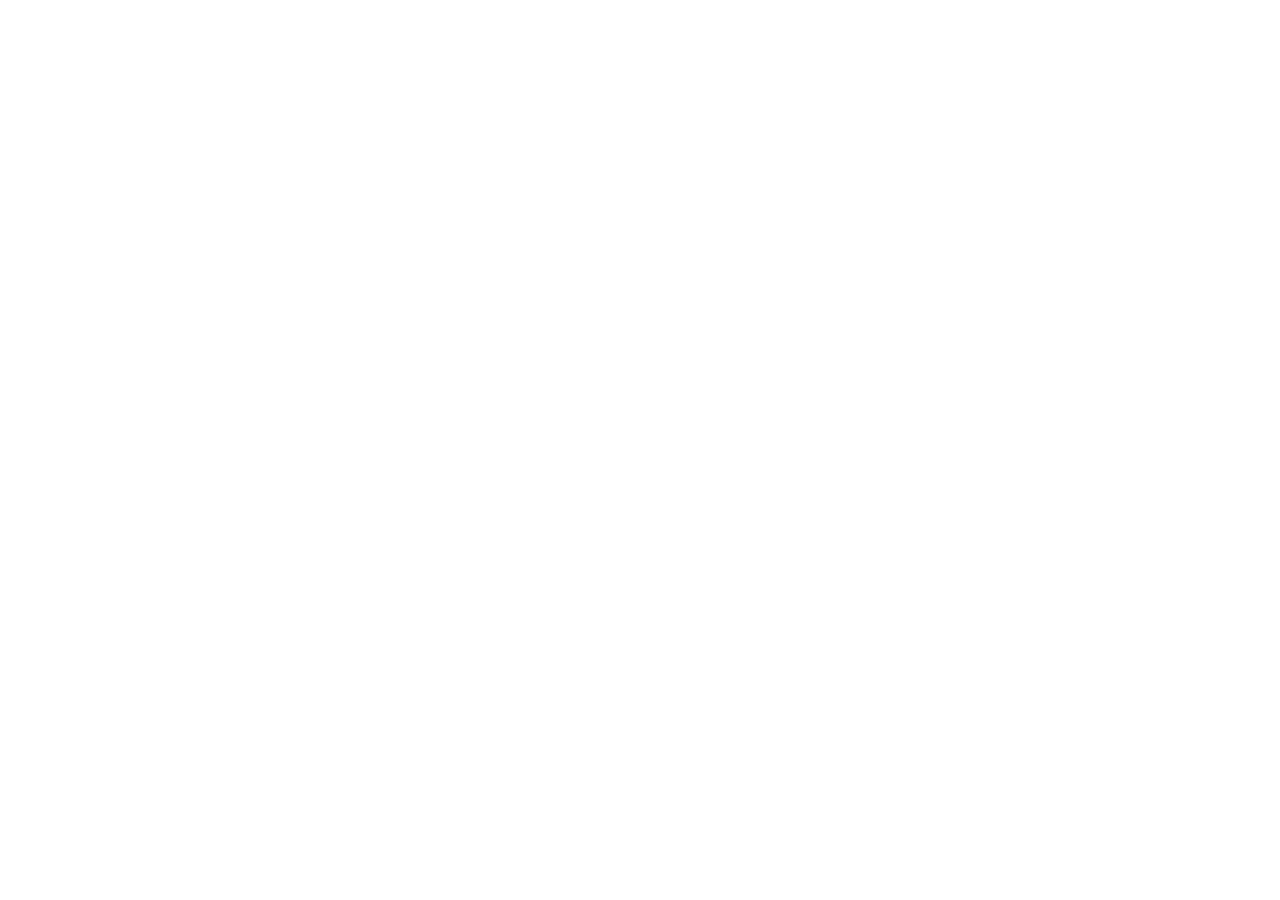
==== index.html @ 93dbce2a "Create index.html" ====
<!DOCTYPE html>
<html lang="en">
<head>
    <meta charset="UTF-8">
    <meta http-equiv="refresh" content="0; URL=https://sites.google.com/view/ataitler/home">
    <title>Redirecting...</title>
</head>
<body>
    <p>This page has moved. If you are not redirected automatically, <a href="https://sites.google.com/view/ataitler/home">click here</a>.</p>
</body>
</html>
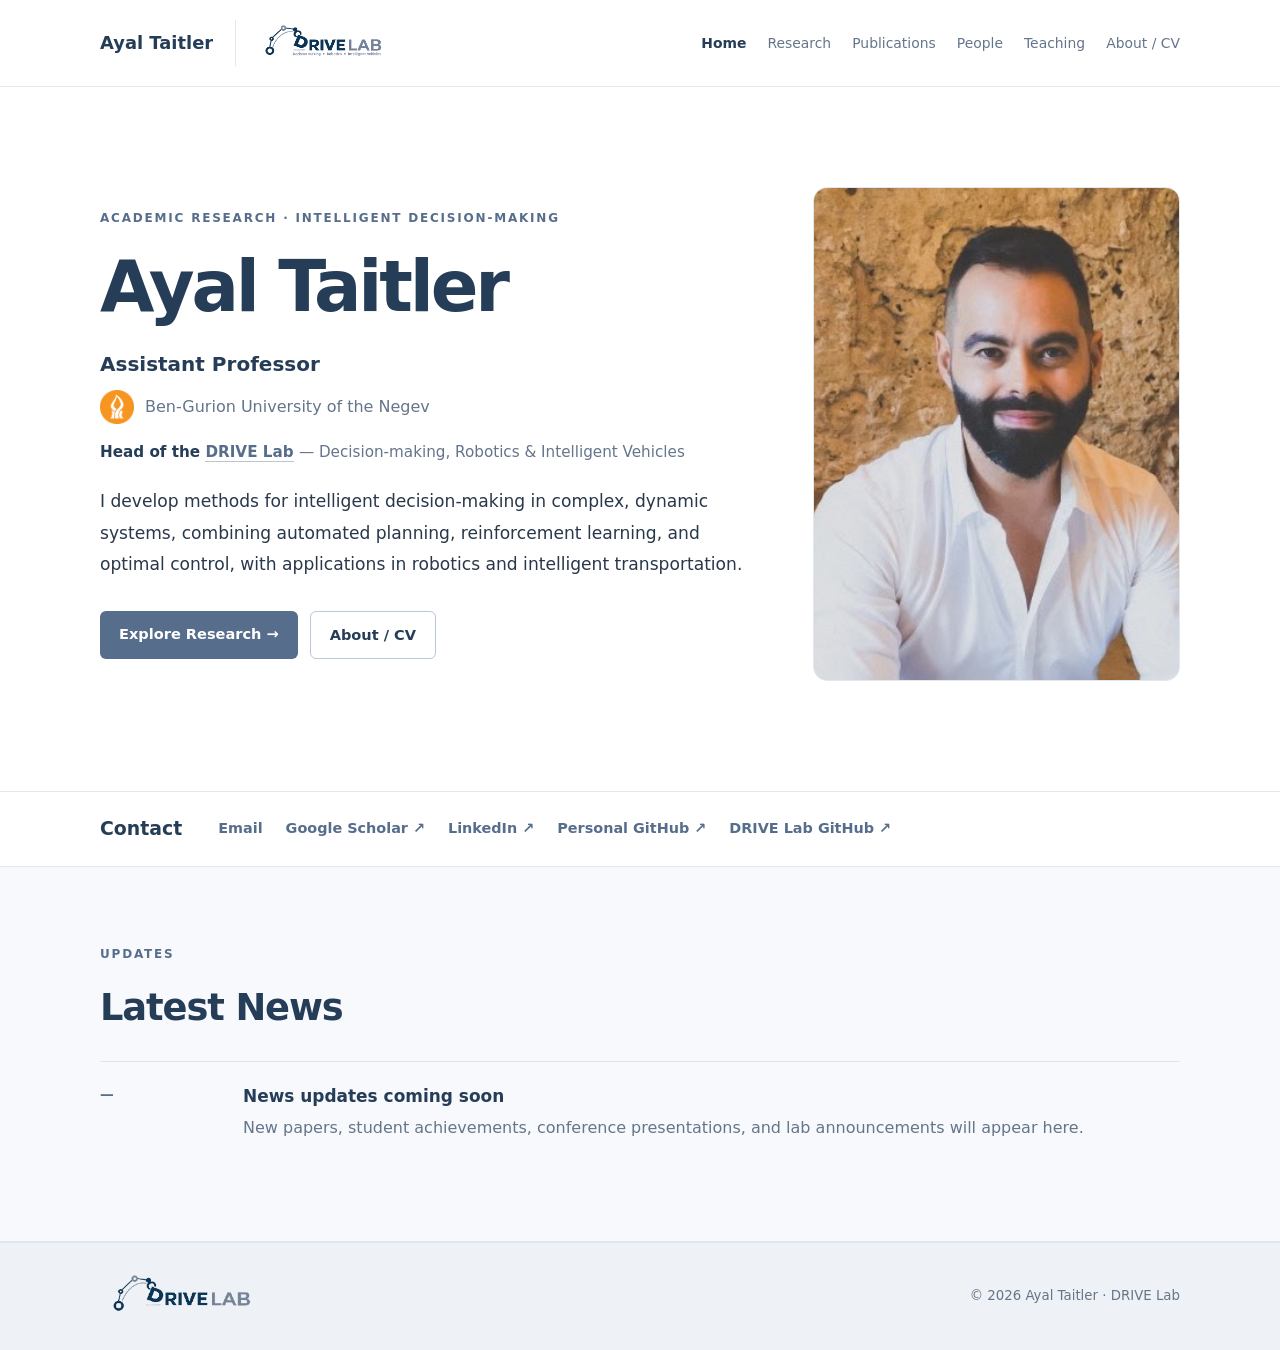
==== commit 9deab3b8: "Add files via upload" ====
--- a/index.html
+++ b/index.html
@@ -1,11 +1,71 @@
-<!DOCTYPE html>
+<!doctype html>
 <html lang="en">
 <head>
-    <meta charset="UTF-8">
-    <meta http-equiv="refresh" content="0; URL=https://sites.google.com/view/ataitler/home">
-    <title>Redirecting...</title>
+  <meta charset="utf-8"><meta name="viewport" content="width=device-width, initial-scale=1">
+  <meta name="theme-color" content="#566e8c">
+  <meta name="description" content="Ayal Taitler — academic homepage and DRIVE Lab. Research in automated planning, reinforcement learning, optimal control, and robotics.">
+  <title>Ayal Taitler | DRIVE Lab</title>
+  <link rel="icon" href="assets/drive-icon.svg" type="image/svg+xml">
+  <link rel="stylesheet" href="styles.css">
 </head>
 <body>
-    <p>This page has moved. If you are not redirected automatically, <a href="https://sites.google.com/view/ataitler/home">click here</a>.</p>
+  <header class="site-header">
+    <div class="container header-inner">
+      <a class="wordmark" href="./">Ayal Taitler</a>
+      <a class="header-logo" href="./" aria-label="DRIVE Lab — home"><img src="assets/drive-logo.svg" alt="DRIVE Lab"></a>
+      <button class="menu-toggle" type="button" aria-label="Toggle navigation" aria-controls="navigation" aria-expanded="false">☰</button>
+      <nav id="navigation" aria-label="Main navigation">
+        <a class="active" aria-current="page" href="./">Home</a>
+        <a href="research/">Research</a>
+        <a href="publications/">Publications</a>
+        <a href="people/">People</a>
+        <a href="teaching/">Teaching</a>
+        <a href="about/">About / CV</a>
+      </nav>
+    </div>
+  </header>
+  <main>
+    <section class="hero">
+      <div class="container hero-grid">
+        <div>
+          <p class="eyebrow">Academic Research · Intelligent Decision-Making</p>
+          <h1>Ayal Taitler</h1>
+          <p class="role">Assistant Professor</p>
+          <p class="affiliation"><img class="bgu-emblem" src="assets/bgu-emblem.png" alt="" aria-hidden="true"> <span>Ben-Gurion University of the Negev</span></p>
+          <p class="lab-lead">Head of the <a href="research/">DRIVE Lab</a> <span>— Decision-making, Robotics &amp; Intelligent Vehicles</span></p>
+          <p class="intro">I develop methods for intelligent decision-making in complex, dynamic systems, combining automated planning, reinforcement learning, and optimal control, with applications in robotics and intelligent transportation.</p>
+          <div class="hero-actions">
+            <a class="button primary" href="research/">Explore Research →</a>
+            <a class="button secondary" href="about/">About / CV</a>
+          </div>
+        </div>
+        <img class="portrait-photo" src="assets/ayal-photo.jpeg" alt="Portrait of Ayal Taitler" width="316" height="425">
+      </div>
+    </section>
+    <section class="contact-strip" id="contact" aria-labelledby="contact-heading">
+      <div class="container contact-strip-inner">
+        <h2 id="contact-heading">Contact</h2>
+        <div class="contact-links">
+          <a href="mailto:ataitler@bgu.ac.il">Email</a>
+          <a href="https://scholar.google.com/citations?user=QAtAZAUAAAAJ&amp;hl=en&amp;inst=2200037940676332253" target="_blank" rel="noopener noreferrer">Google Scholar ↗</a>
+          <a href="https://www.linkedin.com/in/ayal-taitler/" target="_blank" rel="noopener noreferrer">LinkedIn ↗</a>
+          <a href="https://github.com/ataitler" target="_blank" rel="noopener noreferrer">Personal GitHub ↗</a>
+          <a href="https://github.com/DRIVE-Lab-BGU" target="_blank" rel="noopener noreferrer">DRIVE Lab GitHub ↗</a>
+        </div>
+      </div>
+    </section>
+    <section class="section news-section" id="news">
+      <div class="container">
+        <div class="section-heading"><p class="eyebrow">Updates</p><h2>Latest News</h2></div>
+        <!-- Replace the sample below with verified, dated news items. Copy the article block for each item. -->
+        <article class="news-item">
+          <time datetime="">—</time>
+          <div><h3>News updates coming soon</h3><p>New papers, student achievements, conference presentations, and lab announcements will appear here.</p></div>
+        </article>
+      </div>
+    </section>
+  </main>
+  <footer class="footer"><div class="container footer-inner"><img class="footer-logo" src="assets/drive-footer.svg" alt="DRIVE Lab"><small>© <span id="year"></span> Ayal Taitler · DRIVE Lab</small></div></footer>
+  <script src="script.js"></script>
 </body>
 </html>
--- a/styles.css
+++ b/styles.css
@@ -0,0 +1,17 @@
+:root{--blue:#566e8c;--navy:#263d58;--ink:#29384a;--muted:#65758a;--line:#e1e7ee;--bg:#f7f9fc}*{box-sizing:border-box}html{scroll-behavior:smooth}body{margin:0;font-family:Inter,system-ui,-apple-system,'Segoe UI',Arial,sans-serif;color:var(--ink);background:white;line-height:1.65}a{color:var(--blue)}.container{width:min(1080px,calc(100% - 48px));margin:auto}.site-header{border-bottom:1px solid var(--line);background:white}.header-inner{display:flex;align-items:center;gap:22px;min-height:86px}.wordmark{text-decoration:none;color:var(--navy);font-weight:750;font-size:1.12rem;white-space:nowrap}.header-logo{display:flex;align-items:center;border-left:1px solid var(--line);padding-left:18px}.header-logo img{width:140px;max-height:58px;object-fit:contain}nav{display:flex;gap:21px;margin-left:auto;align-items:center}nav a{text-decoration:none;font-size:.87rem;color:var(--muted);white-space:nowrap}nav a:hover,nav a.active{color:var(--navy)}nav a.active{font-weight:700}.menu-toggle{display:none;margin-left:auto;background:white;border:1px solid var(--line);border-radius:7px;padding:6px 12px;font-size:1.2rem;color:var(--navy)}.hero{padding:100px 0 110px}.hero-grid{display:grid;grid-template-columns:1.4fr .8fr;gap:70px;align-items:center}.eyebrow{font-size:.75rem;letter-spacing:.15em;text-transform:uppercase;font-weight:750;color:var(--blue);margin:0 0 20px}h1{font-size:clamp(2.9rem,5.5vw,4.5rem);letter-spacing:-.045em;line-height:1.1;color:var(--navy);margin:0 0 22px}h2{font-size:clamp(1.75rem,3vw,2.3rem);line-height:1.25;letter-spacing:-.03em;color:var(--navy);margin:0 0 16px}.role{font-size:1.25rem;font-weight:650;margin:0;color:var(--navy)}.affiliation{color:var(--muted);margin:3px 0 25px}.intro{max-width:660px;font-size:1.07rem;line-height:1.85;margin-bottom:30px}.hero-actions{display:flex;flex-wrap:wrap;gap:12px}.button{padding:11px 19px;border-radius:6px;text-decoration:none;font-weight:650;font-size:.91rem}.button.primary{background:var(--blue);color:white}.button.secondary{border:1px solid #bac7d6;color:var(--navy)}.portrait-placeholder{aspect-ratio:4/4.7;border-radius:14px;background:linear-gradient(145deg,#e9eff5,#f8fafc);border:1px solid var(--line);display:flex;flex-direction:column;justify-content:center;align-items:center;gap:12px;color:var(--muted);text-align:center;padding:20px}.portrait-placeholder svg{width:60px;stroke:#8a9cb0}.portrait-placeholder span{font-size:.8rem}.portrait-photo{width:100%;border-radius:14px;object-fit:cover}.section{padding:78px 0}.news-section{background:var(--bg);border-top:1px solid var(--line);border-bottom:1px solid var(--line)}.section-heading{margin-bottom:30px}.news-item{display:grid;grid-template-columns:115px 1fr;gap:28px;padding:21px 0;border-top:1px solid #dfe6ee}.news-item time{font-size:.86rem;color:var(--blue);font-weight:650}.news-item h3{font-size:1.06rem;margin:0 0 5px;color:var(--navy)}.news-item p{margin:0;color:var(--muted)}.contact-grid{display:grid;grid-template-columns:1fr 1.5fr;gap:65px}.contact-links{display:flex;flex-wrap:wrap;gap:12px 25px}.contact-links a{text-decoration:none}.footer{background:#eef2f6;border-top:1px solid var(--line);padding:26px 0}.footer-inner{display:flex;align-items:center;justify-content:space-between;gap:25px}.footer-logo{width:165px;max-height:80px;object-fit:contain}.footer small{color:var(--muted)}.placeholder-note{font-size:.83rem;color:var(--muted)}.inner-page{padding:85px 0;min-height:55vh}.inner-page p{max-width:650px}@media(max-width:900px){.header-inner{flex-wrap:wrap;padding:14px 0}.menu-toggle{display:block}nav{display:none;flex-basis:100%;flex-direction:column;align-items:flex-start;gap:12px;padding:14px 0}nav.open{display:flex}.hero-grid{gap:35px}.header-logo img{width:105px}}@media(max-width:650px){.container{width:min(100% - 34px,1080px)}.hero{padding:55px 0}.hero-grid{grid-template-columns:1fr}.portrait-placeholder{max-width:300px;aspect-ratio:4/3}.contact-grid{grid-template-columns:1fr;gap:12px}.news-item{grid-template-columns:1fr;gap:5px}.section{padding:55px 0}.footer-inner{align-items:flex-start}.footer-logo{width:105px}}
+
+/* Version 3: institutional emblem and portrait */
+.affiliation{display:flex;align-items:center;gap:11px;line-height:1.4;margin-top:9px}.bgu-emblem{height:34px;width:34px;object-fit:contain;flex:none}.portrait-photo{display:block;width:100%;height:auto;aspect-ratio:316/425;object-fit:cover;object-position:center center;border-radius:14px;border:1px solid var(--line)}
+@media(max-width:650px){.portrait-photo{max-width:320px}}
+
+/* Version 4: compact contact bar above news and lab leadership */
+.lab-lead{margin:-8px 0 22px;color:var(--navy);font-size:.95rem;font-weight:650;line-height:1.5}
+.lab-lead a{color:var(--blue);text-decoration:none;border-bottom:1px solid #b8c5d3}
+.lab-lead span{font-weight:400;color:var(--muted)}
+.contact-strip{border-top:1px solid var(--line);padding:25px 0;background:white}
+.contact-strip-inner{display:flex;align-items:center;gap:36px}
+.contact-strip h2{font-size:1.18rem;letter-spacing:0;margin:0;white-space:nowrap}
+.contact-strip .contact-links{gap:9px 23px;align-items:center}
+.contact-strip .contact-links a{font-size:.9rem;font-weight:550;white-space:nowrap}
+.contact-strip .contact-links a:hover{text-decoration:underline}
+@media(max-width:650px){.contact-strip-inner{align-items:flex-start;flex-direction:column;gap:12px}.contact-strip{padding:22px 0}.lab-lead{margin-top:-8px}}
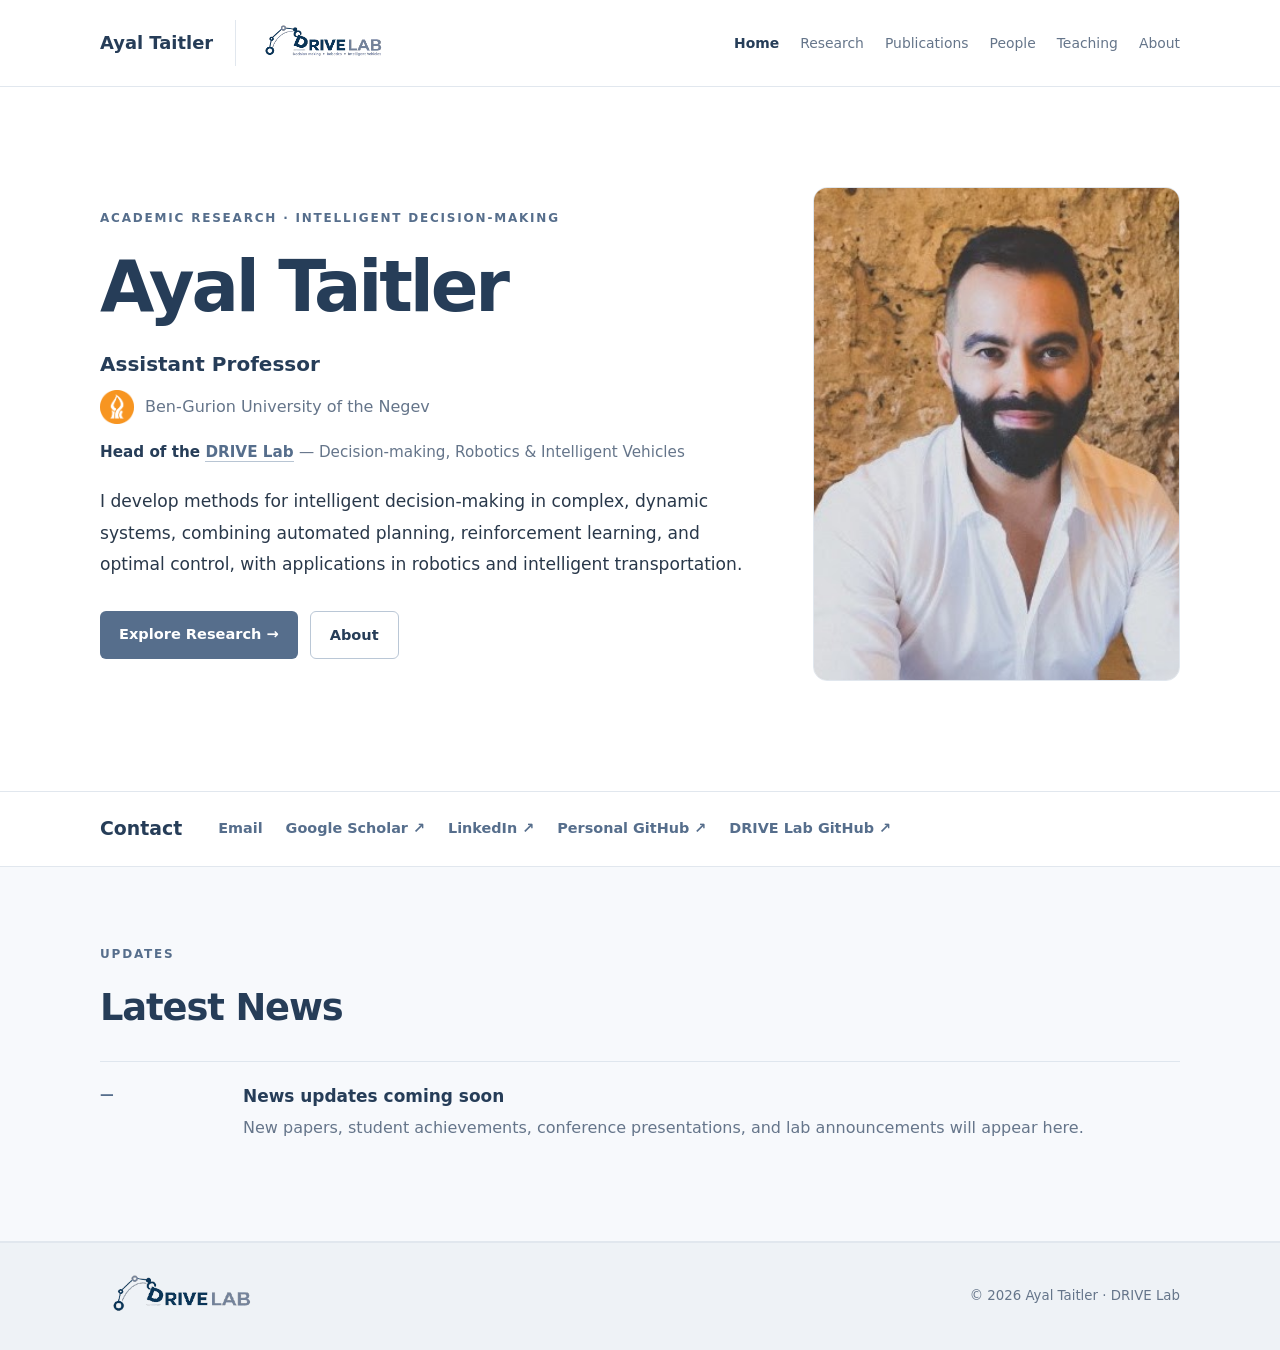
==== commit e0b4b90b: "Update index.html" ====
--- a/index.html
+++ b/index.html
@@ -20,7 +20,7 @@
         <a href="publications/">Publications</a>
         <a href="people/">People</a>
         <a href="teaching/">Teaching</a>
-        <a href="about/">About / CV</a>
+        <a href="about/">About</a>
       </nav>
     </div>
   </header>
@@ -36,7 +36,7 @@
           <p class="intro">I develop methods for intelligent decision-making in complex, dynamic systems, combining automated planning, reinforcement learning, and optimal control, with applications in robotics and intelligent transportation.</p>
           <div class="hero-actions">
             <a class="button primary" href="research/">Explore Research →</a>
-            <a class="button secondary" href="about/">About / CV</a>
+            <a class="button secondary" href="about/">About</a>
           </div>
         </div>
         <img class="portrait-photo" src="assets/ayal-photo.jpeg" alt="Portrait of Ayal Taitler" width="316" height="425">
--- a/styles.css
+++ b/styles.css
@@ -15,3 +15,48 @@
 .contact-strip .contact-links a{font-size:.9rem;font-weight:550;white-space:nowrap}
 .contact-strip .contact-links a:hover{text-decoration:underline}
 @media(max-width:650px){.contact-strip-inner{align-items:flex-start;flex-direction:column;gap:12px}.contact-strip{padding:22px 0}.lab-lead{margin-top:-8px}}
+
+/* Research page */
+.research-hero{background:linear-gradient(135deg,#f5f8fb,#fff);padding:74px 0 48px;border-bottom:1px solid #e3eaf0}
+.research-hero h1{font-size:clamp(2.4rem,5vw,3.6rem);letter-spacing:-.035em;margin:12px 0 18px;color:#253d59}
+.research-lede{font-size:1.12rem;line-height:1.85;color:#52647a;max-width:840px;margin:0}
+.research-jump{display:flex;gap:10px;flex-wrap:wrap;margin-top:28px}
+.research-jump a{display:inline-block;text-decoration:none;color:#435d7a;background:#eaf0f6;border:1px solid #dce5ed;padding:9px 15px;border-radius:99px;font-size:.9rem;font-weight:600}
+.research-jump a:hover{background:#dbe6f0}
+.research-content{padding-top:35px;padding-bottom:70px}
+.research-direction{padding:42px 0 50px;border-bottom:1px solid #dfe7ef;scroll-margin-top:95px}
+.direction-intro{display:grid;grid-template-columns:62px minmax(0,1fr);gap:16px;align-items:start;margin-bottom:30px}
+.direction-index{color:#8093aa;font-size:1.5rem;font-weight:700;line-height:1.35}
+.direction-intro h2{color:#2f4763;font-size:clamp(1.55rem,3vw,2rem);margin:0 0 9px;letter-spacing:-.02em}
+.direction-intro p{color:#5c6f82;line-height:1.75;max-width:850px;margin:0}
+.research-themes{margin-left:78px;display:grid;gap:18px}
+.research-theme{background:#f7f9fc;border:1px solid #e2e9f0;border-radius:14px;padding:27px 30px}
+.research-theme h3{color:#344d6a;font-size:1.27rem;margin:0 0 10px}
+.research-theme>p{color:#536578;line-height:1.8;margin:0 0 20px;max-width:850px}
+.research-links{border-top:1px solid #dce5ee;padding-top:16px}
+.research-links h4{font-size:.8rem;letter-spacing:.075em;text-transform:uppercase;color:#7a8ba0;margin:0 0 10px}
+.research-links ul{list-style:none;margin:0;padding:0;display:grid;gap:10px}
+.research-links li{display:flex;flex-direction:column;gap:2px}
+.research-links li a{color:#405d7b;text-decoration:none;font-weight:650}
+.research-links li a:hover{text-decoration:underline}
+.research-links li span{font-size:.88rem;color:#78889a}
+.research-code{display:inline-block;margin-top:14px;font-size:.9rem;color:#405d7b;font-weight:600}
+.research-note{font-size:.85rem;color:#77899c;margin-top:24px}
+@media(max-width:700px){.research-hero{padding:44px 0 32px}.direction-intro{grid-template-columns:1fr;gap:4px}.direction-index{font-size:1rem}.research-themes{margin-left:0}.research-theme{padding:20px}.research-direction{padding:30px 0}}
+
+/* Version 6: research figure placeholders and pyRDDLGym */
+.research-theme-layout{display:grid;grid-template-columns:minmax(210px,0.85fr) minmax(0,1.4fr);gap:26px;align-items:start;margin:15px 0 23px}
+.research-figure{margin:0;min-width:0}
+.research-figure-placeholder{aspect-ratio:4/3;border:1px dashed #aabbd0;border-radius:10px;background:linear-gradient(145deg,#eaf0f6,#f7f9fc);display:flex;flex-direction:column;align-items:center;justify-content:center;text-align:center;padding:16px;color:#647d99;gap:7px}
+.figure-icon{font-size:2.2rem;line-height:1;color:#8ca1b7}.research-figure-placeholder strong{font-size:.92rem;color:#435d7a}.research-figure-placeholder span:last-child{font-size:.78rem;line-height:1.45}
+.research-figure figcaption{color:#7b8b9d;font-size:.76rem;line-height:1.45;margin-top:8px}
+.research-theme-copy p{color:#536578;line-height:1.8;margin:0}
+.research-software{margin-top:19px;padding:17px 20px;background:#edf3f8;border-left:3px solid #566e8c;border-radius:0 9px 9px 0}
+.research-software h4{margin:0 0 7px;font-size:.77rem;letter-spacing:.08em;text-transform:uppercase;color:#617891}
+.research-software a{color:#344d6a;font-weight:700;text-decoration:none}.research-software a:hover{text-decoration:underline}
+.research-software p{font-size:.9rem;color:#536578;line-height:1.65;margin:7px 0 0}
+@media(max-width:760px){.research-theme-layout{grid-template-columns:1fr;gap:15px}.research-figure{max-width:440px}}
+
+/* Research figures: preserve full scientific diagrams without cropping */
+.research-figure-image{display:block;width:100%;height:auto;max-height:340px;object-fit:contain;object-position:center;background:#fff;border:1px solid #e1e8f0;border-radius:10px;padding:8px}
+@media(max-width:760px){.research-figure-image{max-height:360px}}
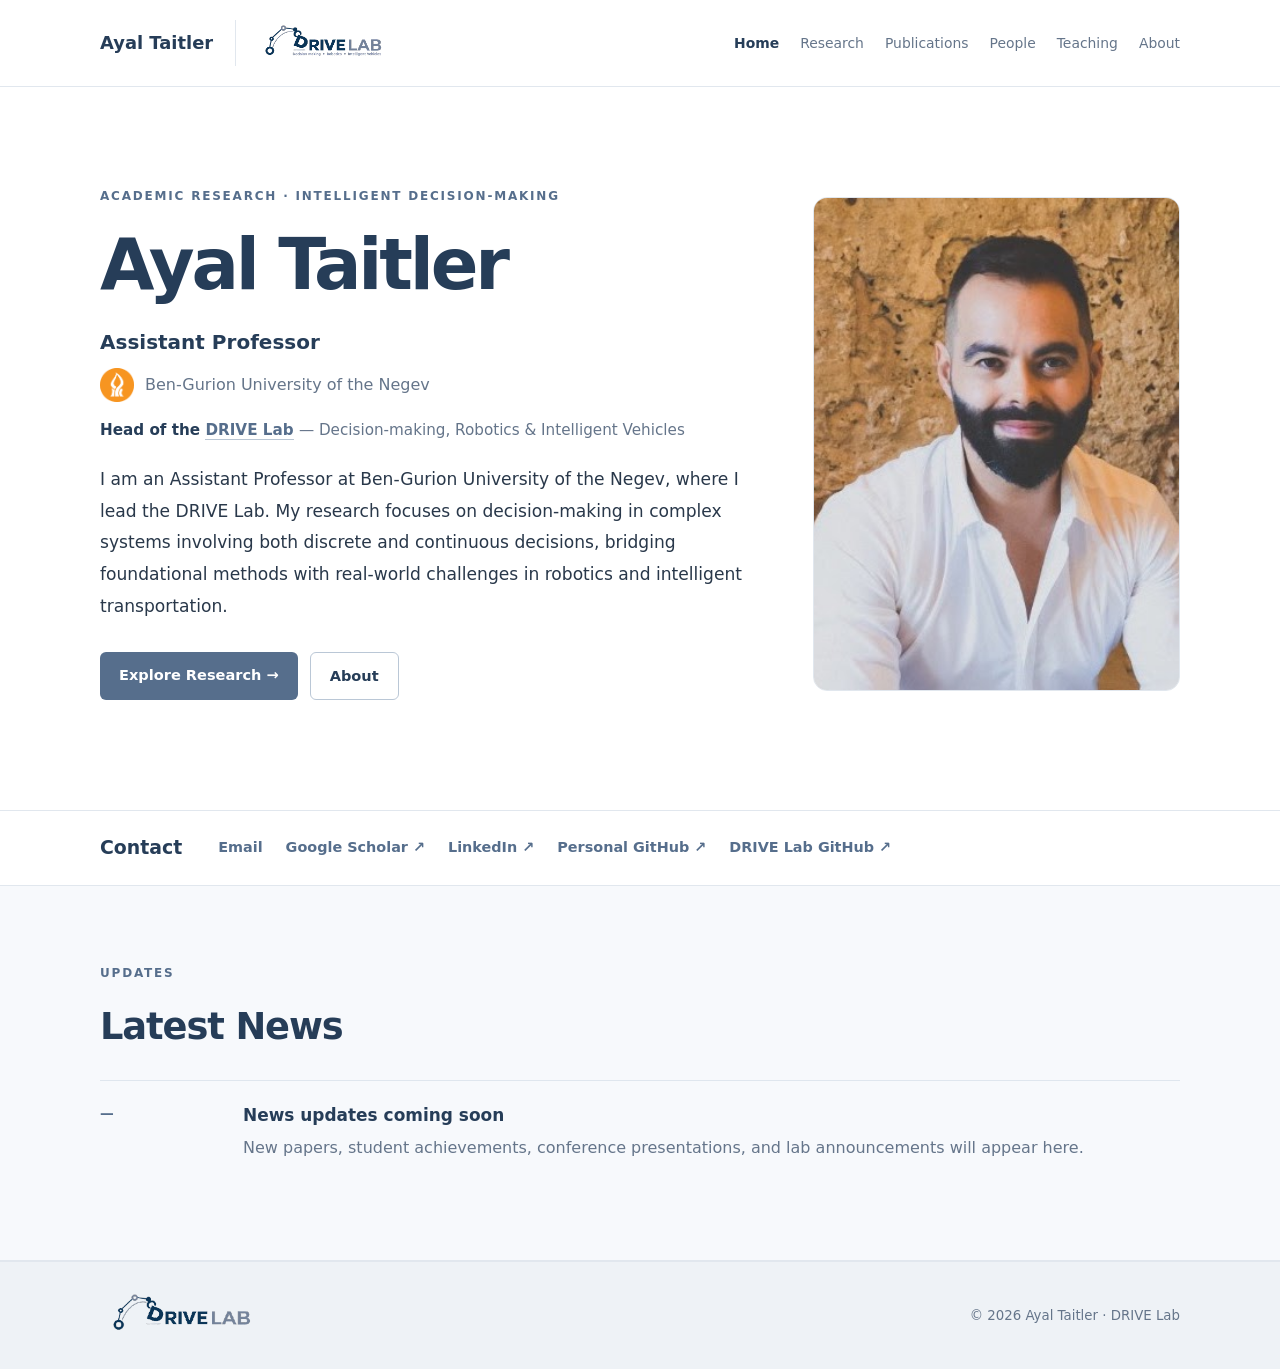
==== commit 4fb57617: "Add files via upload" ====
--- a/index.html
+++ b/index.html
@@ -33,7 +33,7 @@
           <p class="role">Assistant Professor</p>
           <p class="affiliation"><img class="bgu-emblem" src="assets/bgu-emblem.png" alt="" aria-hidden="true"> <span>Ben-Gurion University of the Negev</span></p>
           <p class="lab-lead">Head of the <a href="research/">DRIVE Lab</a> <span>— Decision-making, Robotics &amp; Intelligent Vehicles</span></p>
-          <p class="intro">I develop methods for intelligent decision-making in complex, dynamic systems, combining automated planning, reinforcement learning, and optimal control, with applications in robotics and intelligent transportation.</p>
+          <p class="intro">I am an Assistant Professor at Ben-Gurion University of the Negev, where I lead the DRIVE Lab. My research focuses on decision-making in complex systems involving both discrete and continuous decisions, bridging foundational methods with real-world challenges in robotics and intelligent transportation.</p>
           <div class="hero-actions">
             <a class="button primary" href="research/">Explore Research →</a>
             <a class="button secondary" href="about/">About</a>
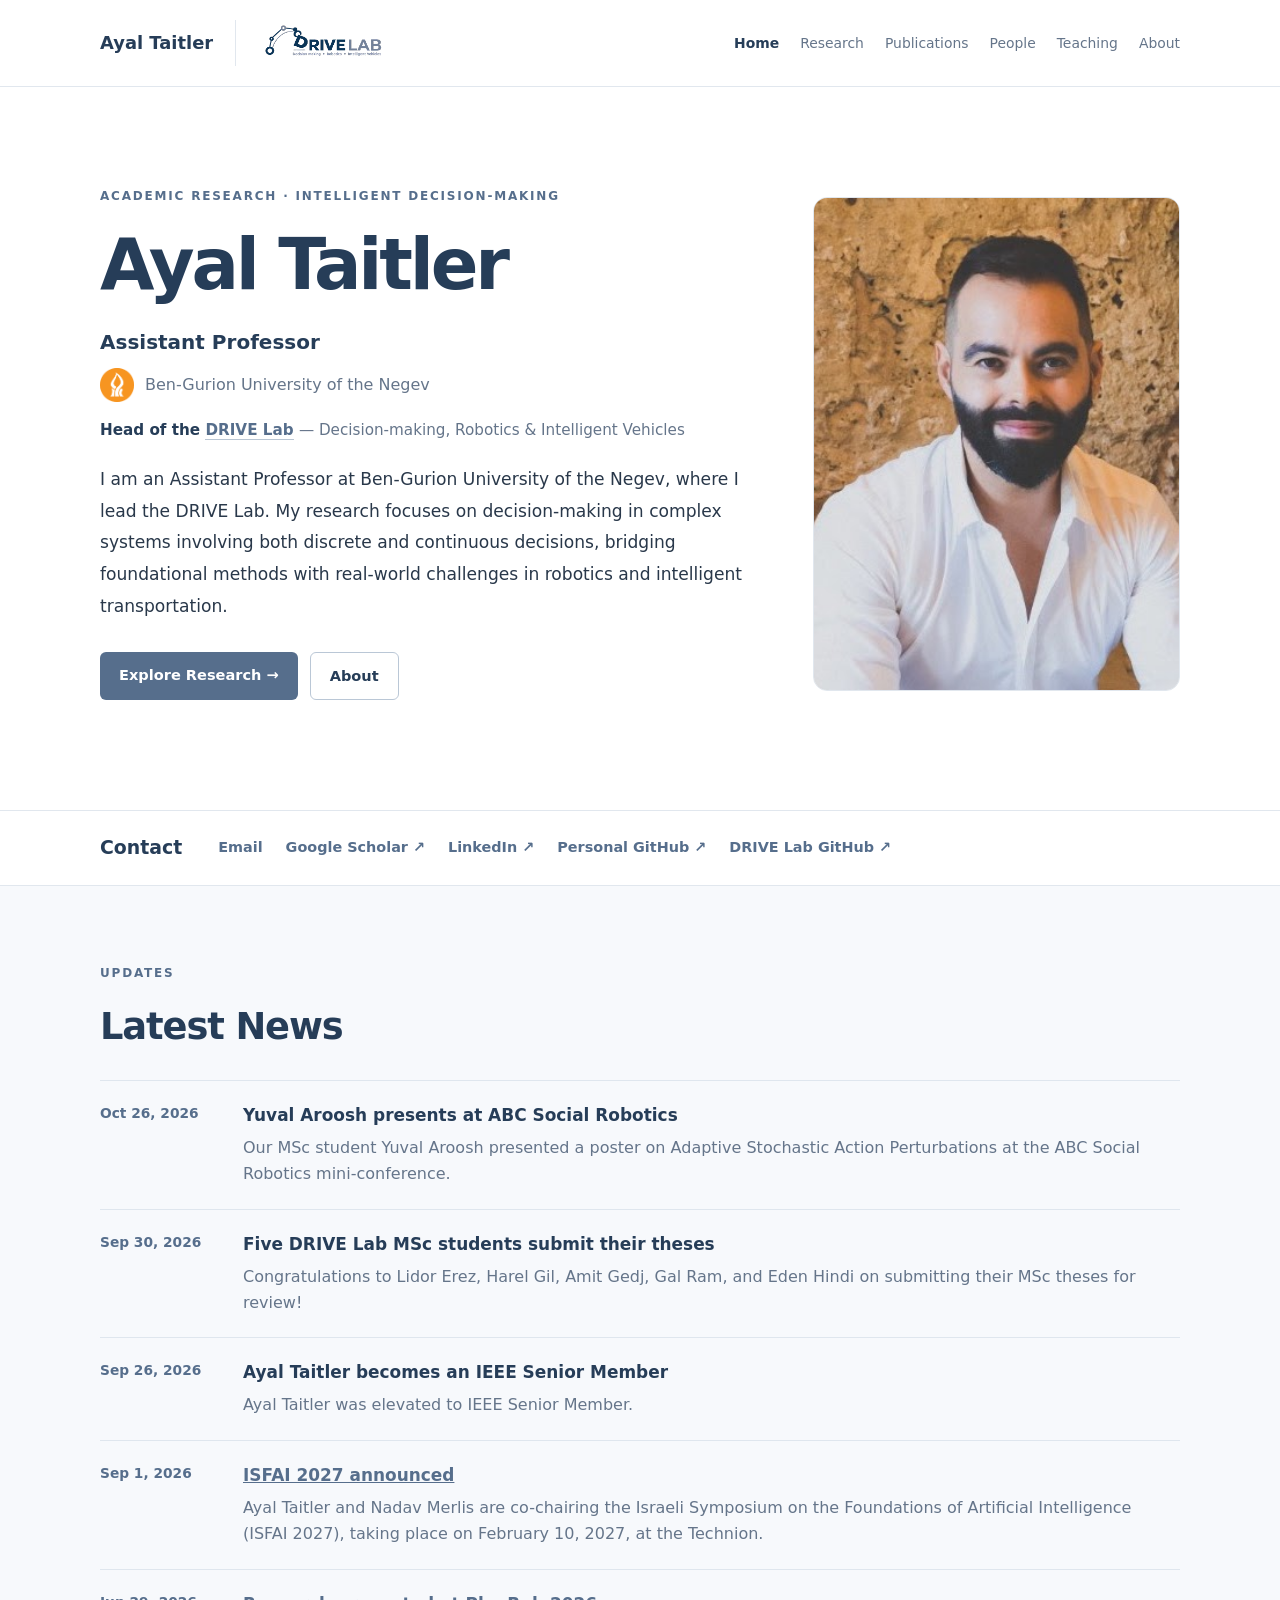
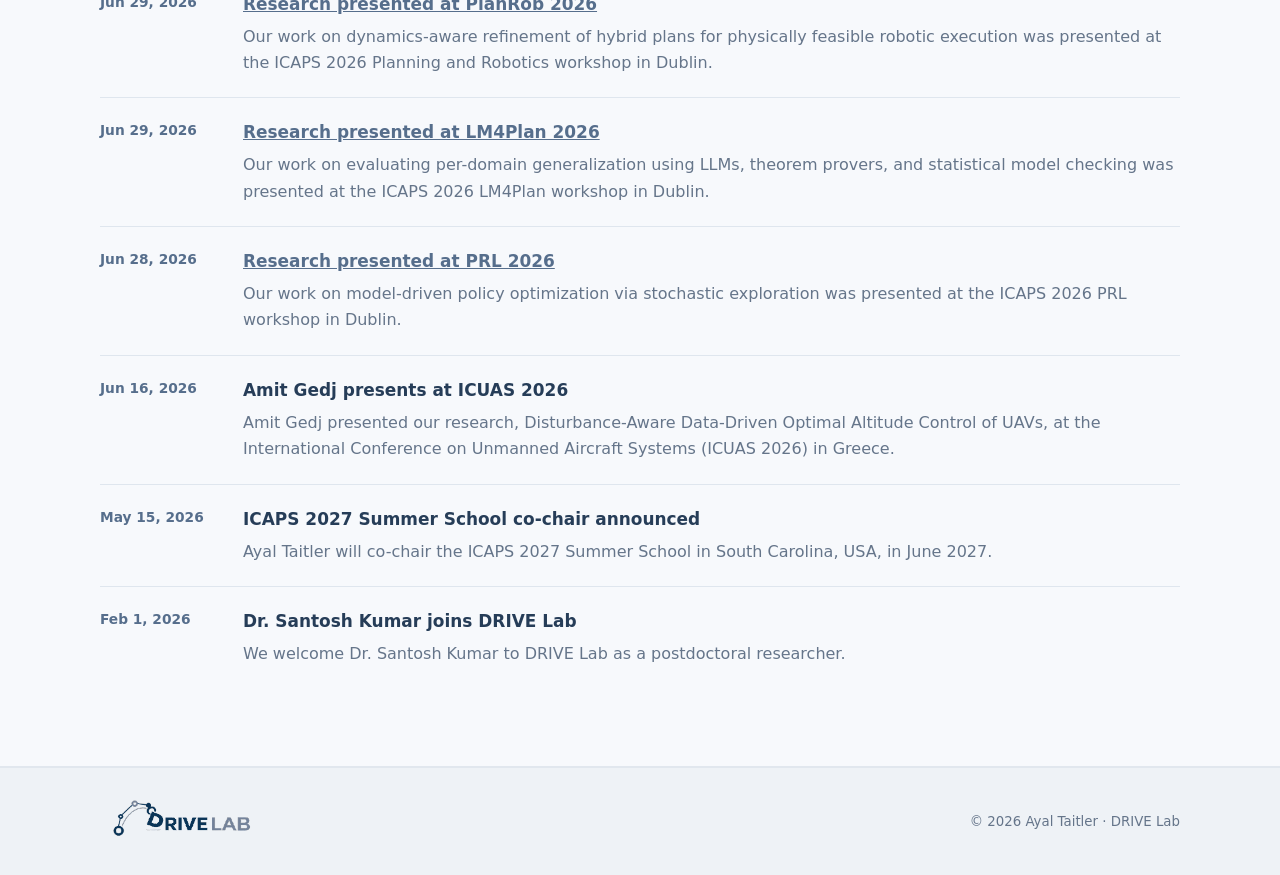
==== commit 976c81ad: "Add files via upload" ====
--- a/index.html
+++ b/index.html
@@ -57,15 +57,72 @@
     <section class="section news-section" id="news">
       <div class="container">
         <div class="section-heading"><p class="eyebrow">Updates</p><h2>Latest News</h2></div>
-        <!-- Replace the sample below with verified, dated news items. Copy the article block for each item. -->
-        <article class="news-item">
-          <time datetime="">—</time>
-          <div><h3>News updates coming soon</h3><p>New papers, student achievements, conference presentations, and lab announcements will appear here.</p></div>
-        </article>
+        <div id="news-list" aria-live="polite">
+          <p>Loading news…</p>
+        </div>
       </div>
     </section>
   </main>
   <footer class="footer"><div class="container footer-inner"><img class="footer-logo" src="assets/drive-footer.svg" alt="DRIVE Lab"><small>© <span id="year"></span> Ayal Taitler · DRIVE Lab</small></div></footer>
+  <script>
+    (async function loadNews() {
+      const container = document.getElementById('news-list');
+      if (!container) return;
+      try {
+        const response = await fetch('news.json', { cache: 'no-cache' });
+        if (!response.ok) throw new Error('Could not load news');
+        const data = await response.json();
+        if (!Array.isArray(data)) throw new Error('Invalid news data');
+        // News dates in JSON use DD-MM-YYYY.
+        function parseNewsDate(value) {
+          const match = /^(\d{2})-(\d{2})-(\d{4})$/.exec(value || '');
+          if (!match) return null;
+          const [, day, month, year] = match;
+          const date = new Date(Date.UTC(Number(year), Number(month) - 1, Number(day)));
+          return date.getUTCFullYear() === Number(year) &&
+            date.getUTCMonth() === Number(month) - 1 &&
+            date.getUTCDate() === Number(day) ? date : null;
+        }
+        const items = data.filter(item => item && parseNewsDate(item.date) && item.title && item.description)
+          .sort((a, b) => parseNewsDate(b.date) - parseNewsDate(a.date))
+          .slice(0, 10);
+        container.replaceChildren();
+        if (!items.length) {
+          container.textContent = 'News updates coming soon.';
+          return;
+        }
+        for (const item of items) {
+          const article = document.createElement('article');
+          article.className = 'news-item';
+          const time = document.createElement('time');
+          const parsedDate = parseNewsDate(item.date);
+          time.dateTime = parsedDate.toISOString().slice(0, 10);
+          time.textContent = parsedDate.toLocaleDateString('en-US', {
+            month: 'short', day: 'numeric', year: 'numeric', timeZone: 'UTC'
+          });
+          const body = document.createElement('div');
+          const heading = document.createElement('h3');
+          const description = document.createElement('p');
+          description.textContent = item.description;
+          if (item.url && /^https?:\/\//i.test(item.url)) {
+            const link = document.createElement('a');
+            link.href = item.url;
+            link.textContent = item.title;
+            link.target = '_blank';
+            link.rel = 'noopener noreferrer';
+            heading.append(link);
+          } else {
+            heading.textContent = item.title;
+          }
+          body.append(heading, description);
+          article.append(time, body);
+          container.append(article);
+        }
+      } catch (error) {
+        container.textContent = 'News is temporarily unavailable.';
+      }
+    })();
+  </script>
   <script src="script.js"></script>
 </body>
 </html>
